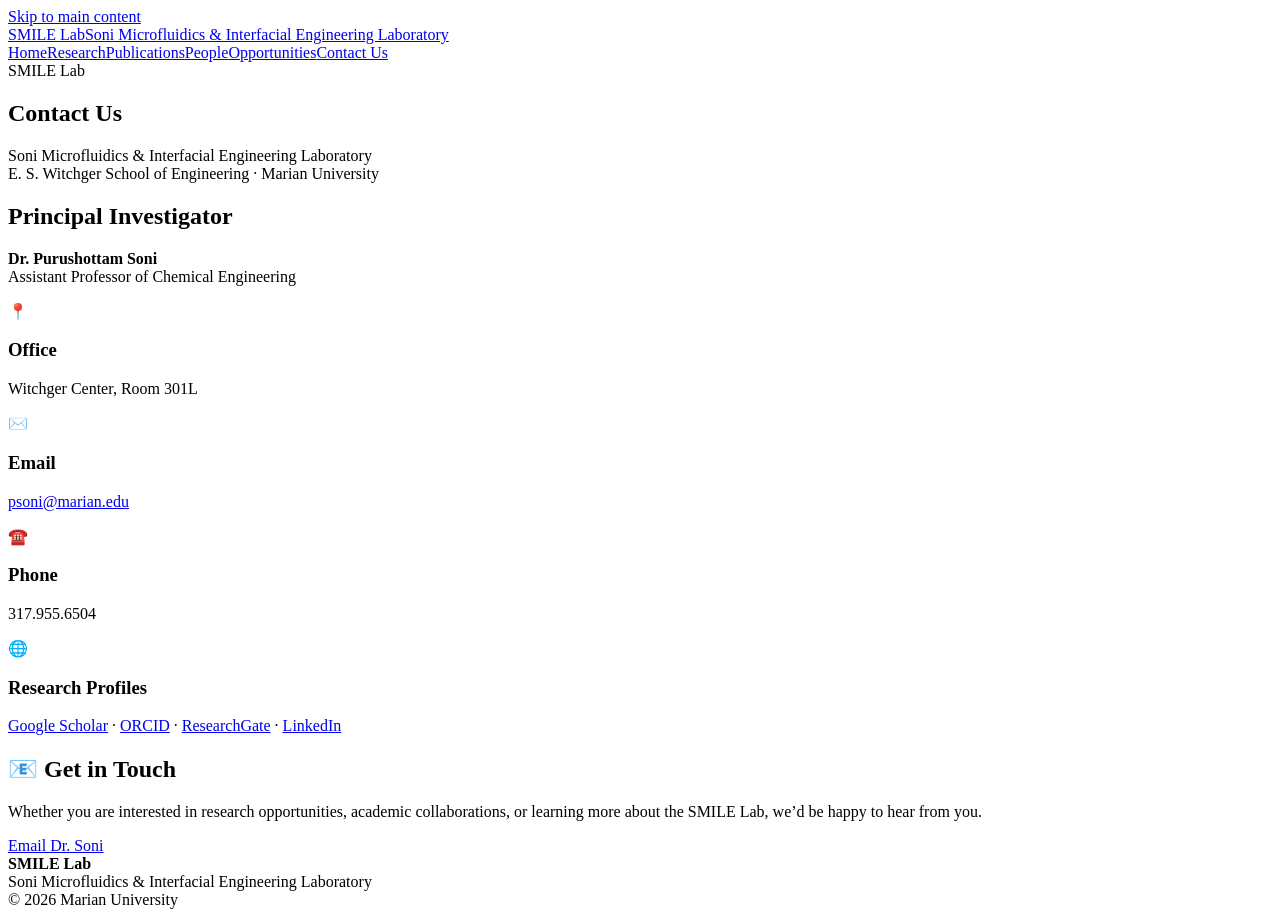
==== contact.html @ 3e1d4940 "Add files via upload" ====
<!doctype html><html lang="en"><head><meta charset="utf-8"><meta name="viewport" content="width=device-width, initial-scale=1"><title>Contact Us | SMILE Lab</title><link rel="stylesheet" href="assets/css/style.css"></head><body><a class="skip" href="#main">Skip to main content</a><header class="site-header"><div class="container nav"><a class="brand" href="index.html">SMILE Lab<span>Soni Microfluidics &amp; Interfacial Engineering Laboratory</span></a><nav class="menu" aria-label="Main navigation"><a href="index.html">Home</a><a href="research.html">Research</a><a href="publications.html">Publications</a><a href="people.html">People</a><a href="opportunities.html">Opportunities</a><a class="active" href="contact.html">Contact Us</a></nav></div></header><main id="main">
<section class="page-hero"><div class="container"><div class="eyebrow">SMILE Lab</div><h1>Contact Us</h1><p>Soni Microfluidics &amp; Interfacial Engineering Laboratory<br>E. S. Witchger School of Engineering · Marian University</p></div></section>
<section class="section"><div class="container narrow"><h2>Principal Investigator</h2><p class="lead"><strong>Dr. Purushottam Soni</strong><br>Assistant Professor of Chemical Engineering</p><div class="contact-grid"><article class="contact-card"><div class="icon">📍</div><h3>Office</h3><p>Witchger Center, Room 301L</p></article><article class="contact-card"><div class="icon">✉️</div><h3>Email</h3><p><a href="mailto:psoni@marian.edu">psoni@marian.edu</a></p></article><article class="contact-card"><div class="icon">☎️</div><h3>Phone</h3><p>317.955.6504</p></article><article class="contact-card"><div class="icon">🌐</div><h3>Research Profiles</h3><p><a href="https://scholar.google.com/citations?user=D0qEjpcAAAAJ&hl=en&oi=ao" target="_blank" rel="noopener">Google Scholar</a> · <a href="https://orcid.org/0000-0001-6531-7197" target="_blank" rel="noopener">ORCID</a> · <a href="https://www.researchgate.net/profile/Purushottam-Soni" target="_blank" rel="noopener">ResearchGate</a> · <a href="https://www.linkedin.com/in/purushottam-soni-43454115" target="_blank" rel="noopener">LinkedIn</a></p></article></div></div></section>
<section class="section soft"><div class="container narrow"><div class="contact-cta"><h2>📧 Get in Touch</h2><p>Whether you are interested in research opportunities, academic collaborations, or learning more about the SMILE Lab, we&rsquo;d be happy to hear from you.</p><a class="btn primary" href="mailto:psoni@marian.edu">Email Dr. Soni</a></div></div></section>
</main><footer class="footer"><div class="container footer-inner"><div><strong>SMILE Lab</strong><br>Soni Microfluidics &amp; Interfacial Engineering Laboratory</div><div>© 2026 Marian University</div></div></footer></body></html>
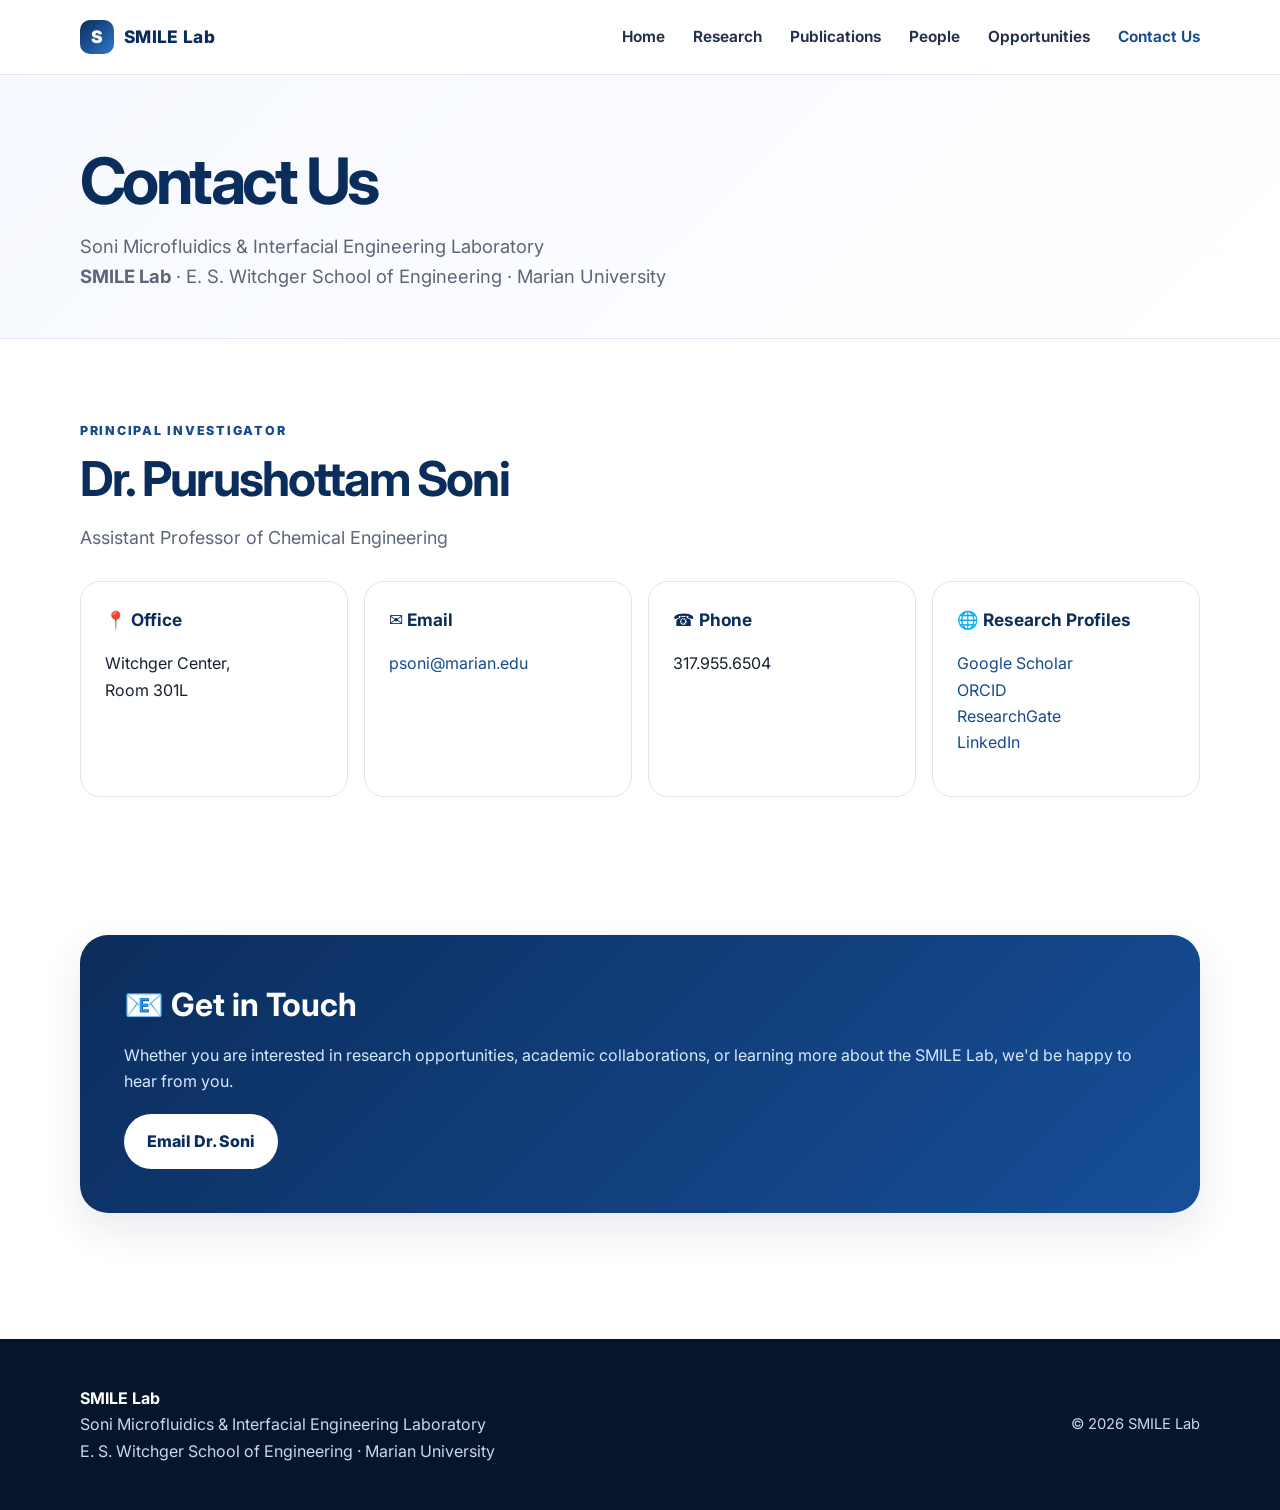
==== commit 770ffbd5: "Add files via upload" ====
--- a/contact.html
+++ b/contact.html
@@ -1,5 +1,6 @@
-<!doctype html><html lang="en"><head><meta charset="utf-8"><meta name="viewport" content="width=device-width, initial-scale=1"><title>Contact Us | SMILE Lab</title><link rel="stylesheet" href="assets/css/style.css"></head><body><a class="skip" href="#main">Skip to main content</a><header class="site-header"><div class="container nav"><a class="brand" href="index.html">SMILE Lab<span>Soni Microfluidics &amp; Interfacial Engineering Laboratory</span></a><nav class="menu" aria-label="Main navigation"><a href="index.html">Home</a><a href="research.html">Research</a><a href="publications.html">Publications</a><a href="people.html">People</a><a href="opportunities.html">Opportunities</a><a class="active" href="contact.html">Contact Us</a></nav></div></header><main id="main">
-<section class="page-hero"><div class="container"><div class="eyebrow">SMILE Lab</div><h1>Contact Us</h1><p>Soni Microfluidics &amp; Interfacial Engineering Laboratory<br>E. S. Witchger School of Engineering · Marian University</p></div></section>
-<section class="section"><div class="container narrow"><h2>Principal Investigator</h2><p class="lead"><strong>Dr. Purushottam Soni</strong><br>Assistant Professor of Chemical Engineering</p><div class="contact-grid"><article class="contact-card"><div class="icon">📍</div><h3>Office</h3><p>Witchger Center, Room 301L</p></article><article class="contact-card"><div class="icon">✉️</div><h3>Email</h3><p><a href="mailto:psoni@marian.edu">psoni@marian.edu</a></p></article><article class="contact-card"><div class="icon">☎️</div><h3>Phone</h3><p>317.955.6504</p></article><article class="contact-card"><div class="icon">🌐</div><h3>Research Profiles</h3><p><a href="https://scholar.google.com/citations?user=D0qEjpcAAAAJ&hl=en&oi=ao" target="_blank" rel="noopener">Google Scholar</a> · <a href="https://orcid.org/0000-0001-6531-7197" target="_blank" rel="noopener">ORCID</a> · <a href="https://www.researchgate.net/profile/Purushottam-Soni" target="_blank" rel="noopener">ResearchGate</a> · <a href="https://www.linkedin.com/in/purushottam-soni-43454115" target="_blank" rel="noopener">LinkedIn</a></p></article></div></div></section>
-<section class="section soft"><div class="container narrow"><div class="contact-cta"><h2>📧 Get in Touch</h2><p>Whether you are interested in research opportunities, academic collaborations, or learning more about the SMILE Lab, we&rsquo;d be happy to hear from you.</p><a class="btn primary" href="mailto:psoni@marian.edu">Email Dr. Soni</a></div></div></section>
-</main><footer class="footer"><div class="container footer-inner"><div><strong>SMILE Lab</strong><br>Soni Microfluidics &amp; Interfacial Engineering Laboratory</div><div>© 2026 Marian University</div></div></footer></body></html>
+<!doctype html><html lang="en"><head><meta charset="utf-8"><meta name="viewport" content="width=device-width,initial-scale=1"><title>Contact Us | SMILE Lab</title><link rel="preconnect" href="https://fonts.googleapis.com"><link rel="preconnect" href="https://fonts.gstatic.com" crossorigin><link href="https://fonts.googleapis.com/css2?family=Inter:wght@400;500;650;750;800;900&display=swap" rel="stylesheet"><link rel="stylesheet" href="style.css"></head><body>
+<header class="nav"><div class="container nav-inner"><a class="brand" href="index.html"><span class="brand-mark">S</span><span>SMILE Lab</span></a><button class="menu-btn">Menu</button><nav class="nav-links"><a href="index.html">Home</a><a href="research.html">Research</a><a href="publications.html">Publications</a><a href="people.html">People</a><a href="opportunities.html">Opportunities</a><a class="active" href="contact.html">Contact Us</a></nav></div></header>
+<main><section class="page-hero"><div class="container"><h1>Contact Us</h1><p>Soni Microfluidics &amp; Interfacial Engineering Laboratory<br><strong>SMILE Lab</strong> · E. S. Witchger School of Engineering · Marian University</p></div></section>
+<section><div class="container"><div class="kicker">Principal Investigator</div><h2 class="section-title">Dr. Purushottam Soni</h2><p class="section-lead">Assistant Professor of Chemical Engineering</p><div class="contact-grid"><div class="contact-card"><h3>📍 Office</h3><p>Witchger Center,<br>Room 301L</p></div><div class="contact-card"><h3>✉️ Email</h3><p><a href="mailto:psoni@marian.edu">psoni@marian.edu</a></p></div><div class="contact-card"><h3>☎️ Phone</h3><p>317.955.6504</p></div><div class="contact-card"><h3>🌐 Research Profiles</h3><p><a href="https://scholar.google.com/citations?user=D0qEjpcAAAAJ&hl=en&oi=ao" target="_blank" rel="noopener">Google Scholar</a><br><a href="#">ORCID</a><br><a href="#">ResearchGate</a><br><a href="#">LinkedIn</a></p></div></div></div></section>
+<section class="section-sm"><div class="container"><div class="cta"><h2>📧 Get in Touch</h2><p>Whether you are interested in research opportunities, academic collaborations, or learning more about the SMILE Lab, we'd be happy to hear from you.</p><a class="btn btn-light" href="mailto:psoni@marian.edu">Email Dr. Soni</a></div></div></section>
+</main><footer class="footer"><div class="container footer-grid"><div><strong>SMILE Lab</strong><br>Soni Microfluidics &amp; Interfacial Engineering Laboratory<br>E. S. Witchger School of Engineering · Marian University</div><div class="small">© 2026 SMILE Lab</div></div></footer><script src="main.js"></script></body></html>
--- a/style.css
+++ b/style.css
@@ -0,0 +1,23 @@
+:root{
+  --blue:#0b2d5c;
+  --blue-2:#164b8f;
+  --sky:#eaf3ff;
+  --text:#172033;
+  --muted:#5c667a;
+  --line:#dfe6ef;
+  --card:#ffffff;
+  --bg:#f7f9fc;
+  --shadow:0 16px 40px rgba(14,36,70,.10);
+}
+*{box-sizing:border-box}
+html{scroll-behavior:smooth}
+body{margin:0;font-family:Inter,system-ui,-apple-system,Segoe UI,Roboto,Arial,sans-serif;color:var(--text);background:white;line-height:1.65}
+a{color:var(--blue-2);text-decoration:none}a:hover{text-decoration:underline}
+.container{width:min(1120px,92vw);margin:0 auto}
+.nav{position:sticky;top:0;z-index:20;background:rgba(255,255,255,.94);backdrop-filter:blur(12px);border-bottom:1px solid var(--line)}
+.nav-inner{height:74px;display:flex;align-items:center;justify-content:space-between;gap:24px}
+.brand{display:flex;align-items:center;gap:10px;font-weight:800;letter-spacing:.02em;color:var(--blue);font-size:1.08rem}.brand-mark{width:34px;height:34px;border-radius:10px;background:linear-gradient(135deg,var(--blue),#2f77c9);display:grid;place-items:center;color:white;font-weight:900}.brand:hover{text-decoration:none}.nav-links{display:flex;align-items:center;gap:28px}.nav-links a{font-weight:650;color:#23304a;font-size:.96rem}.nav-links a.active,.nav-links a:hover{color:var(--blue-2);text-decoration:none}.menu-btn{display:none;border:1px solid var(--line);background:white;border-radius:10px;padding:10px 12px;color:var(--blue);font-weight:800}
+.hero{position:relative;min-height:680px;display:flex;align-items:center;overflow:hidden;background:#07152b}.hero::before{content:"";position:absolute;inset:0;background:linear-gradient(90deg,rgba(7,21,43,.88),rgba(7,21,43,.54),rgba(7,21,43,.10));z-index:1}.hero img{position:absolute;inset:0;width:100%;height:100%;object-fit:cover}.hero-content{position:relative;z-index:2;color:white;max-width:720px;padding:90px 0}.eyebrow{letter-spacing:.14em;text-transform:uppercase;font-weight:800;font-size:.78rem;color:#9ed0ff}.hero h1{font-size:clamp(3.2rem,7vw,6.8rem);line-height:.92;margin:14px 0 14px;letter-spacing:-.06em}.hero .subtitle{font-size:clamp(1.15rem,2vw,1.55rem);font-weight:600;max-width:760px;color:#eaf4ff}.hero .tagline{font-size:1.05rem;max-width:620px;color:#d5e6f7;margin:24px 0 34px}.btn-row{display:flex;flex-wrap:wrap;gap:14px}.btn{display:inline-flex;align-items:center;justify-content:center;gap:8px;border-radius:999px;padding:13px 22px;font-weight:800;border:1px solid transparent;transition:.2s ease}.btn-primary{background:var(--blue-2);color:white}.btn-primary:hover{background:#0e3b73;text-decoration:none;color:white;transform:translateY(-1px)}.btn-light{background:white;color:var(--blue)}.btn-light:hover{background:#f2f7ff;text-decoration:none;transform:translateY(-1px)}.btn-outline{border-color:var(--blue-2);color:var(--blue);background:white}.btn-outline:hover{background:var(--sky);text-decoration:none}
+section{padding:82px 0}.section-sm{padding:56px 0}.section-title{font-size:clamp(2rem,4vw,3rem);line-height:1.08;letter-spacing:-.04em;color:var(--blue);margin:0 0 18px}.section-lead{font-size:1.12rem;color:var(--muted);max-width:850px;margin:0 0 28px}.kicker{font-size:.78rem;letter-spacing:.14em;text-transform:uppercase;font-weight:850;color:var(--blue-2);margin-bottom:12px}.grid-3{display:grid;grid-template-columns:repeat(3,1fr);gap:22px}.grid-2{display:grid;grid-template-columns:repeat(2,1fr);gap:34px}.card{background:var(--card);border:1px solid var(--line);border-radius:22px;padding:28px;box-shadow:0 8px 24px rgba(20,44,83,.06)}.card h3{margin:0 0 10px;color:var(--blue);font-size:1.3rem;line-height:1.22}.card p{margin:0;color:var(--muted)}.icon{width:44px;height:44px;border-radius:14px;background:var(--sky);display:grid;place-items:center;color:var(--blue-2);font-size:1.45rem;margin-bottom:18px}.muted{color:var(--muted)}.split{display:grid;grid-template-columns:1fr 1fr;gap:46px;align-items:center}.feature-img{width:100%;border-radius:24px;border:1px solid var(--line);box-shadow:var(--shadow);background:white}.pale{background:var(--bg)}.highlight{border-left:5px solid var(--blue-2);padding-left:22px}.news-list{display:grid;gap:14px}.news-item{padding:18px 0;border-bottom:1px solid var(--line)}.news-item strong{color:var(--blue)}.cta{background:linear-gradient(135deg,var(--blue),#174f99);color:white;border-radius:28px;padding:44px;box-shadow:var(--shadow)}.cta h2{margin:0 0 10px;font-size:2rem}.cta p{color:#d7e9ff;margin:0 0 20px}.page-hero{background:linear-gradient(135deg,#f6f9ff,#ffffff);border-bottom:1px solid var(--line);padding:74px 0 46px}.page-hero h1{font-size:clamp(2.7rem,5vw,4.7rem);line-height:1;margin:0 0 18px;color:var(--blue);letter-spacing:-.055em}.page-hero p{font-size:1.15rem;max-width:850px;color:var(--muted);margin:0}.project{padding:70px 0;border-bottom:1px solid var(--line)}.project:first-of-type{padding-top:30px}.project figure{margin:0 0 30px}.project figcaption{font-size:.93rem;color:var(--muted);margin-top:10px}.project h2{font-size:clamp(2rem,3vw,3rem);line-height:1.12;color:var(--blue);letter-spacing:-.04em;margin:0 0 18px}.project p{font-size:1.05rem;max-width:980px}.pub-list{display:grid;gap:16px;margin-top:16px}.pub{padding:16px 0;border-bottom:1px solid var(--line)}.pub a.title{font-weight:800;color:var(--blue);font-size:1.05rem}.pub .journal{color:var(--muted);font-style:italic}.pub-year{font-size:2rem;color:var(--blue);letter-spacing:-.03em;margin:46px 0 8px}.profile{display:grid;grid-template-columns:340px 1fr;gap:48px;align-items:start}.headshot{width:100%;border-radius:24px;box-shadow:var(--shadow);border:1px solid var(--line)}.profile h2{font-size:2.5rem;color:var(--blue);margin:0 0 8px;line-height:1.1}.profile .role{font-weight:700;color:#263552}.profile-links{display:flex;flex-wrap:wrap;gap:12px;margin-top:24px}.chip{display:inline-flex;align-items:center;gap:8px;border:1px solid var(--line);background:white;border-radius:999px;padding:9px 14px;font-weight:750;color:var(--blue)}.chip:hover{text-decoration:none;background:var(--sky)}.simple-section{padding:36px 0;border-top:1px solid var(--line)}.simple-section h2{color:var(--blue);margin:0 0 8px}.opportunity-card{padding:28px;border:1px solid var(--line);border-radius:22px;background:white}.contact-grid{display:grid;grid-template-columns:repeat(4,1fr);gap:16px;margin-top:28px}.contact-card{background:white;border:1px solid var(--line);border-radius:20px;padding:24px;min-height:150px}.contact-card h3{margin:0 0 12px;color:var(--blue);font-size:1.08rem}.footer{background:#07152b;color:#c9d8ea;padding:46px 0;margin-top:70px}.footer a{color:#ddecff}.footer .footer-grid{display:flex;align-items:center;justify-content:space-between;gap:24px}.footer strong{color:white}.small{font-size:.92rem}.notice{padding:14px 18px;background:#fff8e8;border:1px solid #f3db9c;border-radius:14px;color:#5a4212;margin:20px 0}.no-top{margin-top:0}
+@media(max-width:900px){.nav-inner{height:auto;padding:14px 0;align-items:flex-start}.menu-btn{display:block}.nav-links{display:none;position:absolute;left:4vw;right:4vw;top:64px;background:white;border:1px solid var(--line);box-shadow:var(--shadow);border-radius:16px;padding:16px;flex-direction:column;align-items:flex-start;gap:12px}.nav-links.open{display:flex}.hero{min-height:590px}.grid-3,.grid-2,.split,.profile,.contact-grid{grid-template-columns:1fr}.profile{gap:24px}.headshot{max-width:360px}.footer .footer-grid{flex-direction:column;align-items:flex-start}.project{padding:48px 0}section{padding:58px 0}.cta{padding:30px}.hero h1{font-size:4rem}}
+@media(max-width:540px){.hero{min-height:560px}.hero::before{background:rgba(7,21,43,.72)}.btn{width:100%}.card{padding:22px}.page-hero{padding:54px 0 36px}.hero h1{font-size:3.2rem}.nav-links{top:62px}.contact-card{min-height:auto}}
